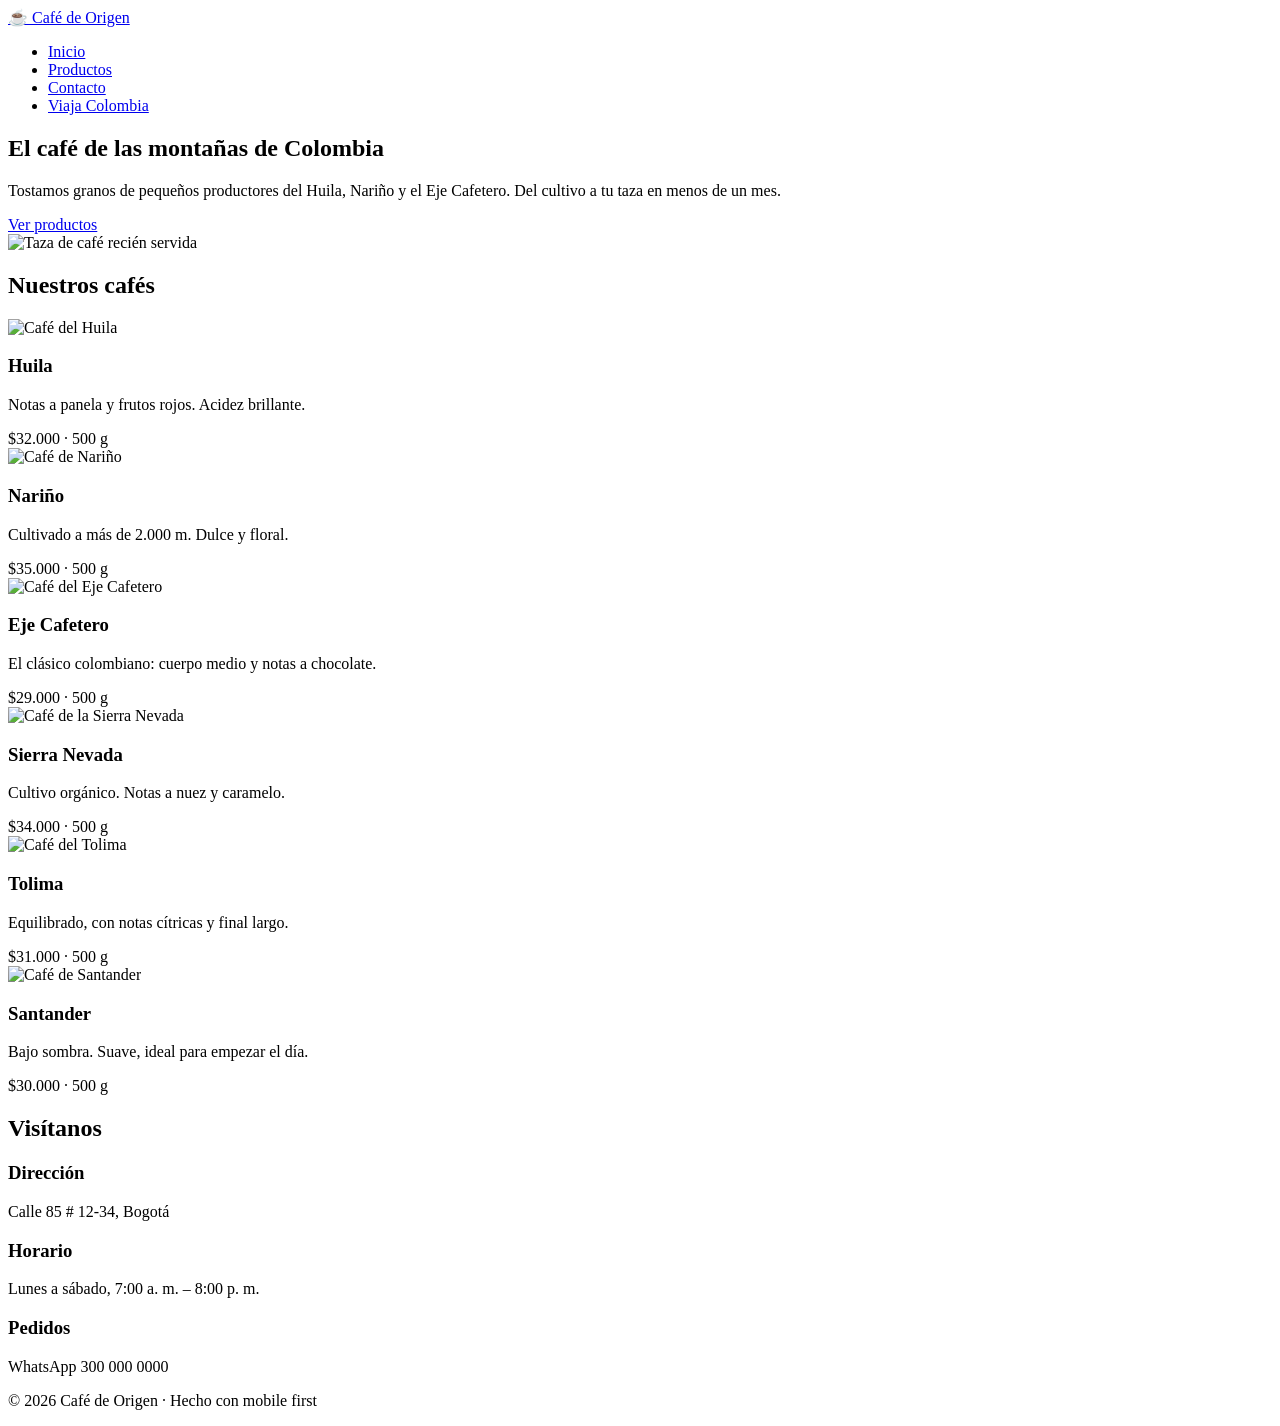
==== index.html @ 01dc2ff4 "Estructura inicial ViajaColombia" ====
<!DOCTYPE html>
<html lang="es">
<head>
    <meta charset="UTF-8">
    <meta name="viewport" content="width=device-width, initial-scale=1.0">
    <title>Café de Origen</title>
    <link rel="stylesheet" href="css/styles.css">
</head>
<body>
    <!-- ENCABEZADO -->
    <header class="header">
        <div class="contenedor header__contenido">
            <a href="#inicio" class="logo"> ☕ Café de Origen</a>
            <nav>
                <ul class="nav__lista">
                    <li><a href="#inicio">Inicio</a></li>
                    <li><a href="#productos">Productos</a></li>
                    <li><a href="#contacto">Contacto</a></li>
                    <li><a href="viajacolombia/index.html" class="nav__destacado">Viaja Colombia</a></li>
                </ul>
            </nav>
        </div>
    </header>

    <main>
        <!-- HERO -->
        <section class="hero" id="inicio">
            <div class="contenedor hero__contenido">
                <div class="hero__texto">
                    <h1>El café de las montañas de Colombia</h1>
                    <p>Tostamos granos de pequeños productores del Huila, Nariño y el Eje Cafetero. Del cultivo a tu taza en menos de un mes.</p>
                    <a href="#productos" class="boton">Ver productos</a>
                </div>
                <img class="hero__imagen" src="https://placehold.co/800x600/4b2e2a/f7f1e8.png?text=Cafe+de+Origen" alt="Taza de café recién servida">
            </div>
        </section>

        <!-- PRODUCTOS -->
        <section class="productos" id="productos">
            <div class="contenedor">
                <h2>Nuestros cafés</h2>
                <div class="tarjetas">
                    <article class="tarjeta">
                        <img src="https://placehold.co/600x400/6b4226/f7f1e8.png?text=Huila" alt="Café del Huila">
                        <div class="tarjeta__cuerpo">
                            <h3>Huila</h3>
                            <p>Notas a panela y frutos rojos. Acidez brillante.</p>
                            <span class="precio">$32.000 · 500 g</span>
                        </div>
                    </article>
                    <article class="tarjeta">
                        <img src="https://placehold.co/600x400/6b4226/f7f1e8.png?text=Narino" alt="Café de Nariño">
                        <div class="tarjeta__cuerpo">
                            <h3>Nariño</h3>
                            <p>Cultivado a más de 2.000 m. Dulce y floral.</p>
                            <span class="precio">$35.000 · 500 g</span>
                        </div>
                    </article>
                    <article class="tarjeta">
                        <img src="https://placehold.co/600x400/6b4226/f7f1e8.png?text=Eje+Cafetero" alt="Café del Eje Cafetero">
                        <div class="tarjeta__cuerpo">
                            <h3>Eje Cafetero</h3>
                            <p>El clásico colombiano: cuerpo medio y notas a chocolate.</p>
                            <span class="precio">$29.000 · 500 g</span>
                        </div>
                    </article>
                    <article class="tarjeta">
                        <img src="https://placehold.co/600x400/6b4226/f7f1e8.png?text=Sierra+Nevada" alt="Café de la Sierra Nevada">
                        <div class="tarjeta__cuerpo">
                            <h3>Sierra Nevada</h3>
                            <p>Cultivo orgánico. Notas a nuez y caramelo.</p>
                            <span class="precio">$34.000 · 500 g</span>
                        </div>
                    </article>
                    <article class="tarjeta">
                        <img src="https://placehold.co/600x400/6b4226/f7f1e8.png?text=Tolima" alt="Café del Tolima">
                        <div class="tarjeta__cuerpo">
                            <h3>Tolima</h3>
                            <p>Equilibrado, con notas cítricas y final largo.</p>
                            <span class="precio">$31.000 · 500 g</span>
                        </div>
                    </article>
                    <article class="tarjeta">
                        <img src="https://placehold.co/600x400/6b4226/f7f1e8.png?text=Santander" alt="Café de Santander">
                        <div class="tarjeta__cuerpo">
                            <h3>Santander</h3>
                            <p>Bajo sombra. Suave, ideal para empezar el día.</p>
                            <span class="precio">$30.000 · 500 g</span>
                        </div>
                    </article>
                </div>
            </div>
        </section>

        <!-- CONTACTO -->
        <section class="contacto" id="contacto">
            <div class="contenedor">
                <h2>Visítanos</h2>
                <div class="contacto__grid">
                    <div class="contacto__bloque">
                        <h3>Dirección</h3>
                        <p>Calle 85 # 12-34, Bogotá</p>
                    </div>
                    <div class="contacto__bloque">
                        <h3>Horario</h3>
                        <p>Lunes a sábado, 7:00 a. m. – 8:00 p. m.</p>
                    </div>
                    <div class="contacto__bloque">
                        <h3>Pedidos</h3>
                        <p>WhatsApp 300 000 0000</p>
                    </div>
                </div>
            </div>
        </section>
    </main>

    <!-- PIE DE PÁGINA -->
    <footer class="footer">
        <p>© 2026 Café de Origen · Hecho con mobile first</p>
    </footer>
</body>
</html>
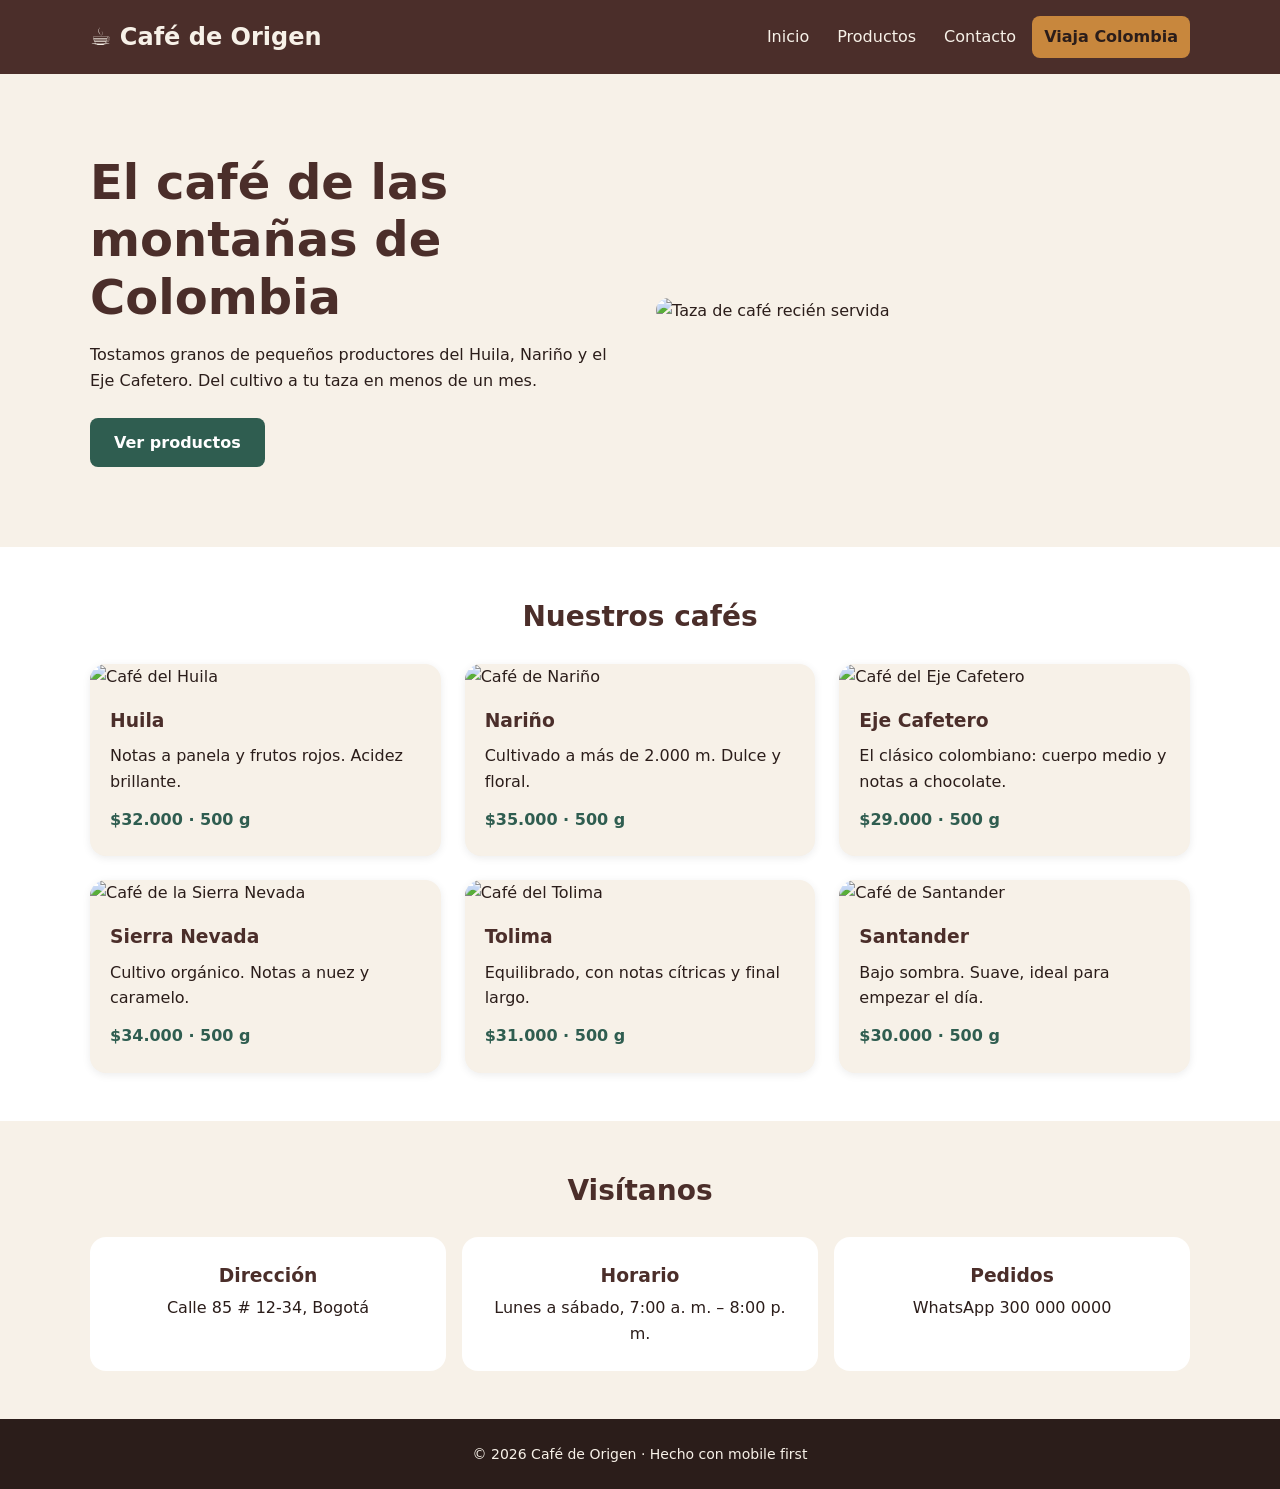
==== commit 68d84add: "Estilos mobile first y media querie" ====
--- a/index.html
+++ b/index.html
@@ -49,7 +49,7 @@
                         </div>
                     </article>
                     <article class="tarjeta">
-                        <img src="https://placehold.co/600x400/6b4226/f7f1e8.png?text=Narino" alt="Café de Nariño">
+                        <img src="https://placehold.co/600x400/6b4226/f7f1e8.png?text=Nariño" alt="Café de Nariño">
                         <div class="tarjeta__cuerpo">
                             <h3>Nariño</h3>
                             <p>Cultivado a más de 2.000 m. Dulce y floral.</p>
--- a/css/styles.css
+++ b/css/styles.css
@@ -0,0 +1,232 @@
+* {
+    box-sizing: border-box;
+    margin: 0;
+    padding: 0;
+}
+
+html {
+    font-size: 100%;
+    scroll-behavior: smooth;
+}
+
+body {
+    font-family: system-ui, "Segoe UI", Roboto, Arial, sans-serif;
+    font-size: 1rem;
+    line-height: 1.6;
+    color: #2b1d1a;
+    background-color: #f7f1e8;
+}
+
+a {
+    color: inherit;
+    text-decoration: none;
+}
+
+ul {
+    list-style: none;
+}
+
+h2 {
+    font-size: 1.75rem;
+    color: #4b2e2a;
+    text-align: center;
+    margin-bottom: 1.5rem;
+}
+img {
+    max-width: 100%;
+    height: auto;
+    display: block;
+}
+.contenedor {
+    width: 90%;
+    max-width: 1100px;
+    margin: 0 auto;
+}
+/* ===== PASO 7: Encabezado y menú (móvil) ===== */
+.header {
+    background-color: #4b2e2a;
+    color: #f7f1e8;
+    padding: 1rem 0;
+}
+
+.header__contenido {
+    display: flex;
+    flex-direction: column;
+    align-items: center;
+    gap: 1rem;
+}
+
+.logo {
+    font-size: 1.5rem;
+    font-weight: 700;
+}
+
+.nav__lista {
+    display: flex;
+    flex-direction: column;
+    align-items: center;
+    gap: 0.5rem;
+}
+
+.nav__lista a {
+    display: block;
+    padding: 0.5rem 1rem;
+    border-radius: 0.5rem;
+}
+
+.nav__lista a:hover {
+    background-color: rgba(255, 255, 255, 0.15);
+}
+
+.nav__destacado {
+    background-color: #c8873d;
+    color: #2b1d1a;
+    font-weight: 700;
+}
+/* ===== PASO 8: Hero (móvil) ===== */
+.hero {
+    padding: 3rem 0;
+}
+
+.hero__contenido {
+    display: grid;
+    gap: 2rem;
+}
+
+.hero h1 {
+    font-size: 2rem;
+    line-height: 1.2;
+    color: #4b2e2a;
+    margin-bottom: 1rem;
+}
+
+.hero p {
+    margin-bottom: 1.5rem;
+}
+
+.boton {
+    display: inline-block;
+    background-color: #2f5d50;
+    color: #ffffff;
+    padding: 0.75rem 1.5rem;
+    border-radius: 0.5rem;
+    font-weight: 700;
+}
+
+.hero__imagen {
+    border-radius: 1rem;
+}
+/* ===== PASO 9: Tarjetas de productos (móvil: 1 columna) ===== */
+.productos {
+    background-color: #ffffff;
+    padding: 3rem 0;
+}
+
+.tarjetas {
+    display: grid;
+    grid-template-columns: 1fr;
+    gap: 1.5rem;
+}
+
+.tarjeta {
+    background-color: #f7f1e8;
+    border-radius: 1rem;
+    overflow: hidden;
+    box-shadow: 0 2px 8px rgba(0, 0, 0, 0.08);
+}
+
+.tarjeta__cuerpo {
+    padding: 1rem 1.25rem 1.5rem;
+}
+
+.tarjeta h3 {
+    color: #4b2e2a;
+    margin-bottom: 0.5rem;
+}
+
+.precio {
+    display: block;
+    margin-top: 0.75rem;
+    font-weight: 700;
+    color: #2f5d50;
+}
+/* ===== PASO 10: Contacto y pie de página (móvil) ===== */
+.contacto {
+    padding: 3rem 0;
+}
+
+.contacto__grid {
+    display: flex;
+    flex-direction: column;
+    gap: 1rem;
+}
+
+.contacto__bloque {
+    background-color: #ffffff;
+    padding: 1.5rem;
+    border-radius: 1rem;
+    text-align: center;
+}
+
+.contacto__bloque h3 {
+    color: #4b2e2a;
+    margin-bottom: 0.25rem;
+}
+
+.footer {
+    background-color: #2b1d1a;
+    color: #f7f1e8;
+    text-align: center;
+    padding: 1.5rem 0;
+    font-size: 0.875rem;
+}
+/* ===== PASO 12: Tablet (768px en adelante) ===== */
+@media (min-width: 768px) {
+    .header__contenido {
+        flex-direction: row;
+        justify-content: space-between;
+    }
+
+    .nav__lista {
+        flex-direction: row;
+        gap: 0.25rem;
+    }
+
+    .nav__lista a {
+        padding: 0.5rem 0.75rem;
+    }
+
+    .hero h1 {
+        font-size: 2.5rem;
+    }
+
+    .tarjetas {
+        grid-template-columns: repeat(2, 1fr);
+    }
+
+    .contacto__grid {
+        flex-direction: row;
+    }
+
+    .contacto__bloque {
+        flex: 1;
+    }
+}
+@media (min-width: 1024px) {
+    .hero {
+        padding: 5rem 0;
+    }
+
+    .hero__contenido {
+        grid-template-columns: 1fr 1fr;
+        align-items: center;
+    }
+
+    .hero h1 {
+        font-size: 3rem;
+    }
+
+    .tarjetas {
+        grid-template-columns: repeat(3, 1fr);
+    }
+}
